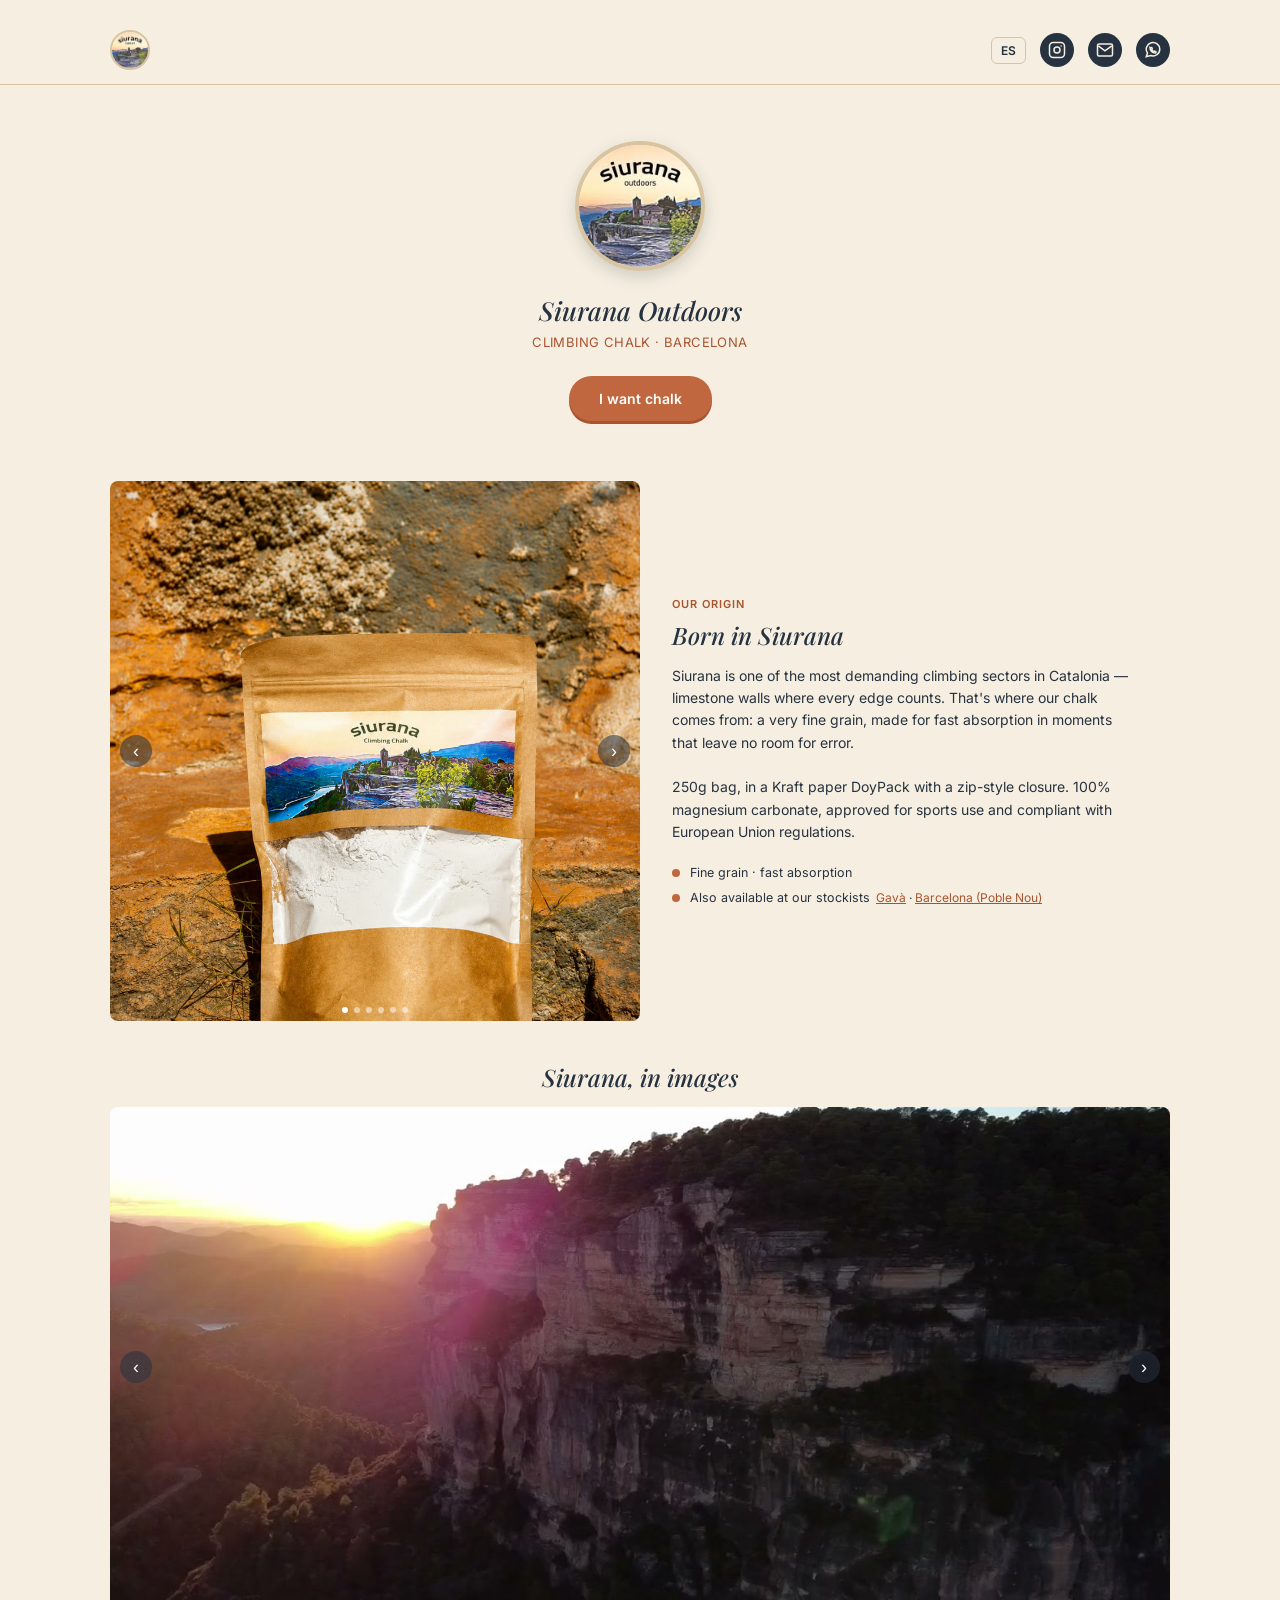
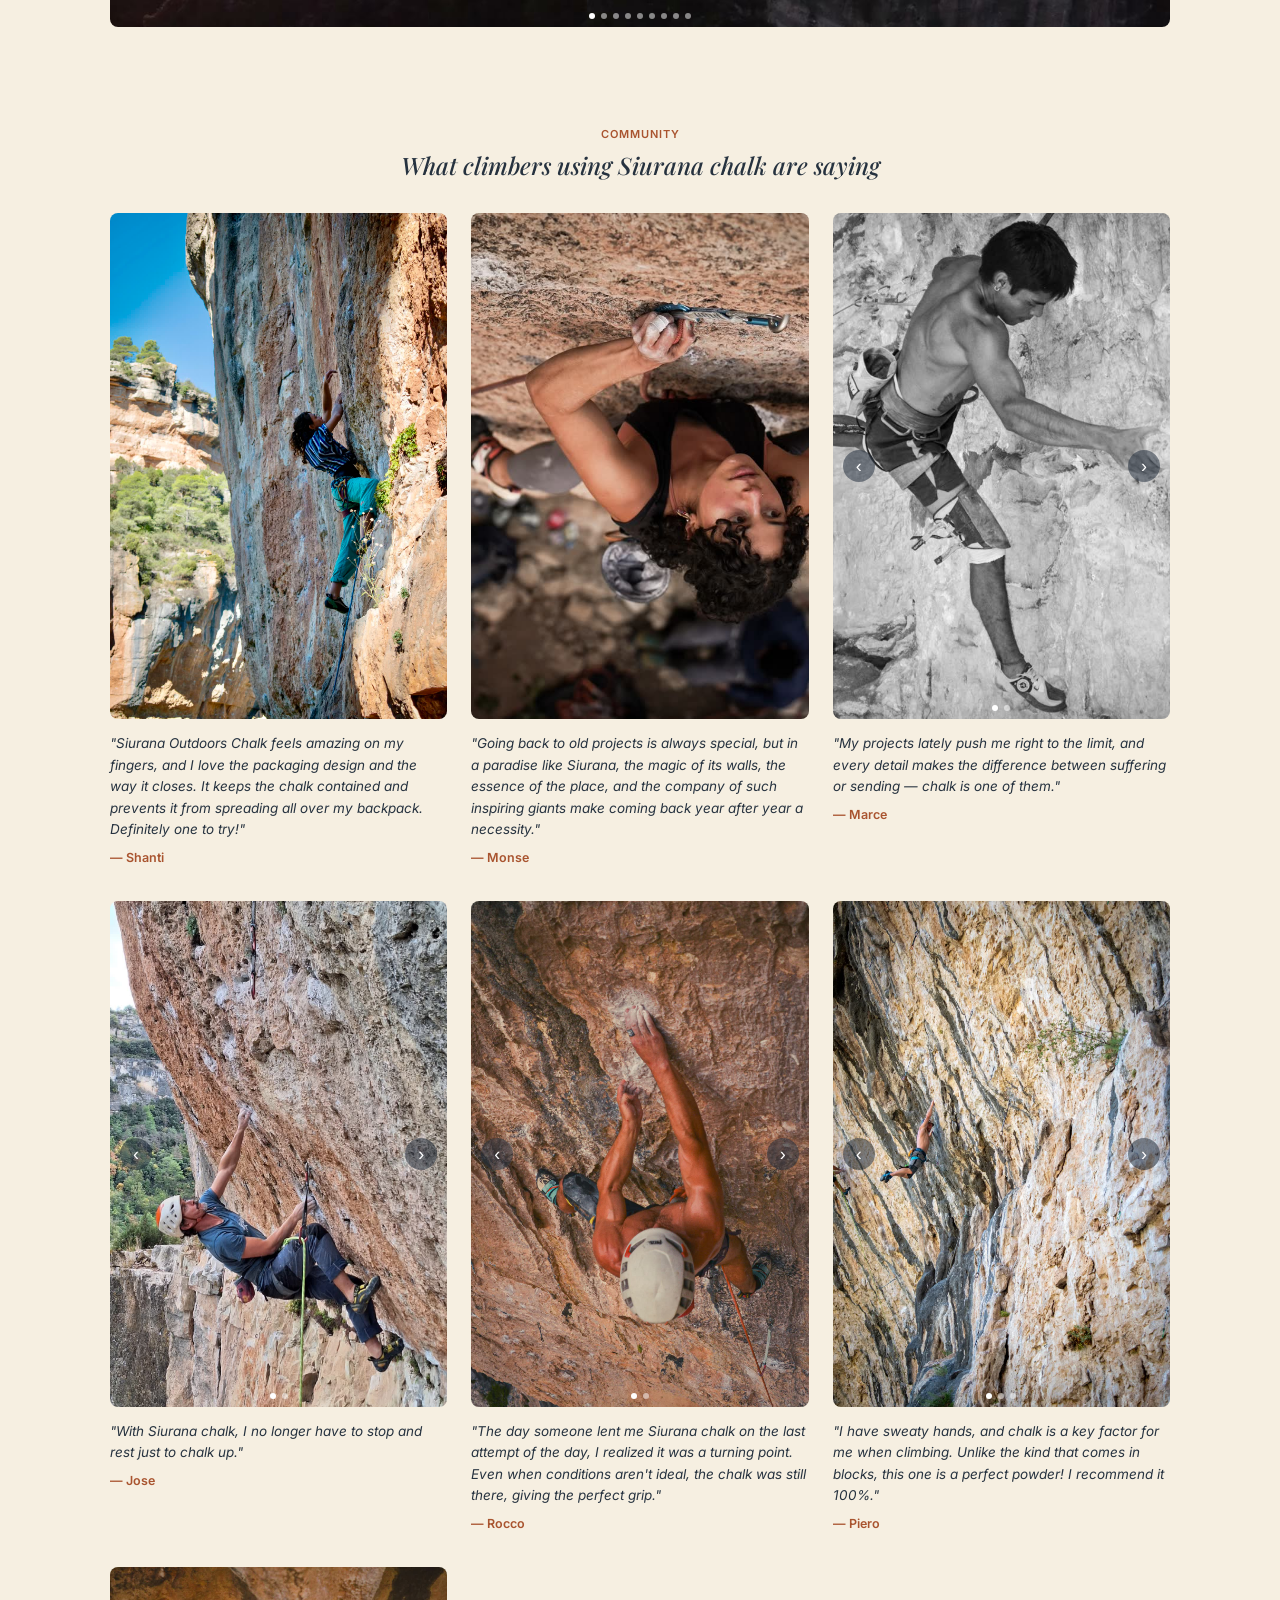
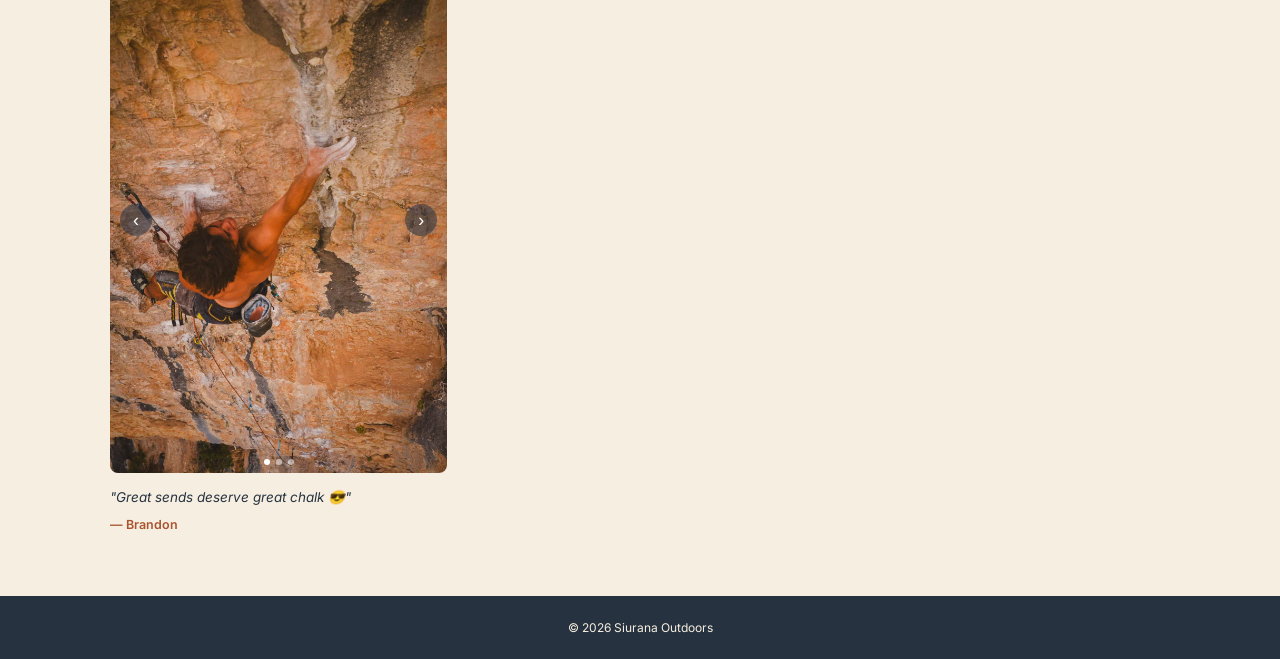
==== index.html @ e4458395 "feat: add email and WhatsApp icons to the header, next to Instagram Renamed .ig-link -> .icon-link (" ====
<!DOCTYPE html>
<html lang="es">
<head>
<meta charset="UTF-8">
<script>
(function () {
  var pref = localStorage.getItem('siuranaLang');
  var onEnglishPage = window.location.pathname.indexOf('/en/') === 0;
  var wantsEnglish;
  if (pref) {
    wantsEnglish = pref === 'en';
  } else {
    var browserLang = (navigator.language || navigator.userLanguage || 'es').toLowerCase();
    wantsEnglish = browserLang.indexOf('en') === 0;
  }
  if (wantsEnglish && !onEnglishPage) { window.location.replace('/en/'); }
  if (!wantsEnglish && onEnglishPage) { window.location.replace('/'); }
})();
</script>
<meta name="viewport" content="width=device-width, initial-scale=1.0">
<title>Siurana Outdoors — Magnesio de escalada</title>
<link rel="icon" type="image/png" href="/assets/img/favicon.png">
<link rel="apple-touch-icon" href="/assets/img/favicon.png">
<link rel="stylesheet" href="/assets/css/style.css">
</head>
<body>

<header class="site-header">
  <div class="container header-inner">
    <img class="logo" src="/assets/img/logo.jpg" alt="Siurana Outdoors">
    <div class="header-right">
      <a class="lang-toggle" href="/en/" onclick="localStorage.setItem('siuranaLang','en')" onmousedown="localStorage.setItem('siuranaLang','en')" lang="en" aria-label="Switch to English">EN</a>
      <a class="icon-link" href="https://www.instagram.com/siuranaoutdoors" target="_blank" rel="noopener" title="Instagram" aria-label="Instagram">
        <svg aria-hidden="true" viewBox="0 0 24 24" fill="none" stroke="currentColor" stroke-width="2"><rect x="2" y="2" width="20" height="20" rx="5"/><circle cx="12" cy="12" r="4"/><circle cx="17.5" cy="6.5" r="1" fill="currentColor" stroke="none"/></svg>
      </a>
      <a class="icon-link" href="mailto:siuranaoutdoors@outlook.com" title="Email" aria-label="Email">
        <svg aria-hidden="true" viewBox="0 0 24 24" fill="none" stroke="currentColor" stroke-width="2"><rect x="2" y="4" width="20" height="16" rx="2"/><path d="M3 6.5l9 6.5 9-6.5"/></svg>
      </a>
      <a class="icon-link" href="https://wa.me/34667895438" target="_blank" rel="noopener" title="WhatsApp" aria-label="WhatsApp">
        <svg aria-hidden="true" viewBox="0 0 24 24" fill="none" stroke="currentColor" stroke-width="2"><path d="M3 21l1.65-4.95A9 9 0 1 1 8.95 19.35L3 21z"/><path d="M8.5 9.5c0-.5.5-1 1-1h.5c.3 0 .5.2.6.5l.4 1.2c.1.3 0 .6-.2.8l-.5.5a5.5 5.5 0 0 0 2.7 2.7l.5-.5c.2-.2.5-.3.8-.2l1.2.4c.3.1.5.3.5.6v.5c0 .5-.5 1-1 1-3.9 0-7-3.1-7-7z"/></svg>
      </a>
    </div>
  </div>
</header>
<section class="hero">
  <div class="container hero-inner">
    <img class="logo-big" src="/assets/img/logo.jpg" alt="Siurana Outdoors">
    <h1 class="hero-title">Siurana Outdoors</h1>
    <p class="hero-sub">Climbing Chalk · Barcelona</p>
    <div class="stage">
      <a class="btn-base btn-crimp" href="/pedido/">
        <div class="tipWrap">
          <div class="fingertip"></div><div class="fingertip"></div><div class="fingertip"></div><div class="fingertip"></div>
          <div class="thumbtip"></div>
        </div>
        Quiero magnesio
      </a>
      <div class="crimpWrap">
        <div class="finger"></div><div class="finger"></div><div class="finger"></div><div class="finger"></div>
        <div class="thumb"></div>
      </div>
      <div class="puffWrap">
        <span class="puff"></span><span class="puff"></span><span class="puff"></span>
        <span class="puff"></span><span class="puff"></span><span class="puff"></span>
      </div>
    </div>
  </div>
</section>
<section class="about">
  <div class="container about-inner">
    <div class="carousel about-photo" data-carousel>
      <div class="carousel-slide is-active"><img src="/assets/img/product/product-1.jpg" alt="Bolsa de magnesio Siurana Outdoors"></div>
      <div class="carousel-slide"><img src="/assets/img/product/product-2.jpg" alt="Bolsa de magnesio Siurana Outdoors, otro ángulo" loading="lazy"></div>
      <div class="carousel-slide"><img src="/assets/img/product/product-3.jpg" alt="Bolsa de magnesio Siurana Outdoors junto a las paredes de Siurana" loading="lazy"></div>
      <div class="carousel-slide"><img src="/assets/img/product/product-4.jpg" alt="Bolsa de magnesio Siurana Outdoors bajo un techo de roca" loading="lazy"></div>
      <div class="carousel-slide"><img src="/assets/img/product/product-5.jpg" alt="Bolsa de magnesio Siurana Outdoors con la pared de Siurana desenfocada de fondo" loading="lazy"></div>
      <div class="carousel-slide"><img src="/assets/img/product/product-6.jpg" alt="Bolsa de magnesio Siurana Outdoors en una zona de descanso junto al sector de escalada" loading="lazy"></div>
      <button class="carousel-arrow carousel-prev" aria-label="Foto anterior">‹</button>
      <button class="carousel-arrow carousel-next" aria-label="Foto siguiente">›</button>
    </div>
    <div class="about-copy">
      <div class="eyebrow">Nuestro origen</div>
      <h2 class="section-title">Nacido en Siurana</h2>
      <p class="body-text">
        Siurana es uno de los sectores de escalada más exigentes de Cataluña — muros de caliza donde cada regleta cuenta. De ahí nace nuestro magnesio: grano muy fino, pensado para una absorción rápida en los momentos donde no hay margen de error.
      </p>
      <p class="body-text">
        Bolsa de 250grms, en DoyPack de papel Kraft con cierre estilo Zip. Es 100% Carbonato de magnesio aprobado para uso deportivo y conforme a la normativa de la Unión Europea.
      </p>
      <ul class="facts">
        <li><span class="dot"></span> Grano fino · absorción rápida</li>
        <li><span class="dot"></span><span>Disponible también en nuestros puntos de venta <span class="stockist-links"><a href="https://www.google.com/maps/place/41%C2%B018'13.2%22N+2%C2%B000'35.6%22E/@41.3036579,2.0073166,17z/data=!3m1!4b1!4m4!3m3!8m2!3d41.3036579!4d2.0098915" target="_blank" rel="noopener">Gavà</a> · <a href="https://www.google.com/maps/place/Raza+Alimentaci%C3%B3n/@41.4161977,2.2108011,17z/data=!3m1!4b1!4m6!3m5!1s0x12a4a34c379c5c1b:0xa8f54bc33366c0a!8m2!3d41.4161977!4d2.2108011!16s%2Fg%2F11cns7l4rz" target="_blank" rel="noopener">Barcelona (Poble Nou)</a></span></span></li>
      </ul>
    </div>
  </div>
</section>
<section class="gallery">
  <div class="container">
    <h2 class="section-title" style="text-align:center;">Siurana, en imágenes</h2>
    <div class="carousel gallery-carousel" data-carousel aria-label="Galería de fotos y video de Siurana">
      <div class="carousel-slide is-active">
        <video autoplay muted loop playsinline poster="/assets/img/gallery-poster.jpg">
          <source src="/assets/video/siurana.mp4" type="video/mp4">
        </video>
      </div>
      <div class="carousel-slide">
        <video muted loop playsinline preload="none" poster="/assets/img/gallery-poster-2.jpg">
          <source src="/assets/video/siurana-2.mp4" type="video/mp4">
        </video>
      </div>
      <div class="carousel-slide">
        <video muted loop playsinline preload="none" poster="/assets/img/gallery-poster-3.jpg">
          <source src="/assets/video/siurana-3.mp4" type="video/mp4">
        </video>
      </div>
      <div class="carousel-slide"><img src="/assets/img/gallery/landscape-1.jpg" alt="Primer plano de brotes rojizos de un arbusto silvestre cerca de Siurana" loading="lazy"></div>
      <div class="carousel-slide"><img src="/assets/img/gallery/landscape-2.jpg" alt="Aguja de roca junto a la pared principal de Siurana, bajo un cielo despejado" loading="lazy"></div>
      <div class="carousel-slide"><img src="/assets/img/gallery/landscape-3.jpg" alt="Primer plano de flores rosadas de brezo entre las rocas de Siurana" loading="lazy"></div>
      <div class="carousel-slide"><img src="/assets/img/gallery/landscape-4.jpg" alt="Escalador en la pared al atardecer, con el sol asomando entre los árboles" loading="lazy"></div>
      <div class="carousel-slide"><img src="/assets/img/gallery/landscape-5.jpg" alt="Vista del valle de Siurana desde un techo de roca, con escaladores preparando la vía" loading="lazy"></div>
      <div class="carousel-slide"><img src="/assets/img/gallery/landscape-6.jpg" alt="Escalador asciende una pared de roca caliza anaranjada en Siurana" loading="lazy"></div>
      <button class="carousel-arrow carousel-prev" aria-label="Anterior">‹</button>
      <button class="carousel-arrow carousel-next" aria-label="Siguiente">›</button>
    </div>
  </div>
</section>
<section class="testimonials">
  <div class="container">
    <div class="eyebrow" style="text-align:center;">Comunidad</div>
    <h2 class="section-title" style="text-align:center;">Lo que dicen quienes ya escalan con Siurana</h2>
    <div class="testimonials-grid">
      <figure class="testimonial-card">
        <div class="carousel testimonial-photo" data-carousel aria-label="Foto de Shanti">
          <div class="carousel-slide is-active"><img src="/assets/img/athletes/shanti-1.jpg" alt="Shanti escalando una pared alta en Siurana, con el valle y el cielo azul de fondo" loading="lazy"></div>
          <button class="carousel-arrow carousel-prev" aria-label="Foto anterior">‹</button>
          <button class="carousel-arrow carousel-next" aria-label="Foto siguiente">›</button>
        </div>
        <blockquote class="testimonial-quote">
          <p>"El magnesio de Siurana Outdoors se siente increíble en los dedos, y me encanta el diseño del empaque y su cierre. Mantiene el magnesio contenido y evita que se desparrame por toda la mochila. ¡Uno para probar sin duda!"</p>
          <cite>— Shanti</cite>
        </blockquote>
      </figure>
      <figure class="testimonial-card">
        <div class="carousel testimonial-photo" data-carousel aria-label="Fotos de Monse">
          <div class="carousel-slide is-active"><img src="/assets/img/athletes/monse-1.jpg" alt="Monse clipando una cinta exprés en una vía de Siurana, con magnesio en las manos" loading="lazy"></div>
          <button class="carousel-arrow carousel-prev" aria-label="Foto anterior">‹</button>
          <button class="carousel-arrow carousel-next" aria-label="Foto siguiente">›</button>
        </div>
        <blockquote class="testimonial-quote">
          <p>"Volver a viejos proyectos siempre es especial pero en un paraíso como Siurana, la magia de sus paredes, la esencia del lugar y la compañía de titanes tan inspiradores hacen que volver año tras año sea una necesidad."</p>
          <cite>— Monse</cite>
        </blockquote>
      </figure>
      <figure class="testimonial-card">
        <div class="carousel testimonial-photo" data-carousel aria-label="Fotos de Marce">
          <div class="carousel-slide is-active"><img src="/assets/img/athletes/marce-1.jpg" alt="Marce realizando un movimiento dinámico en un techo de roca en Siurana, foto en blanco y negro" loading="lazy"></div>
          <div class="carousel-slide"><img src="/assets/img/athletes/marce-2.jpg" alt="Marce agarrando una hueco con los dedos llenos de magnesio bajo un techo de roca en Siurana" loading="lazy"></div>
          <button class="carousel-arrow carousel-prev" aria-label="Foto anterior">‹</button>
          <button class="carousel-arrow carousel-next" aria-label="Foto siguiente">›</button>
        </div>
        <blockquote class="testimonial-quote">
          <p>"Mis proyectos últimamente me llevan al límite, y en cada detalle está la diferencia entre pateixar o encadenar, el magnesio es uno de ellos."</p>
          <cite>— Marce</cite>
        </blockquote>
      </figure>
      <figure class="testimonial-card">
        <div class="carousel testimonial-photo" data-carousel aria-label="Fotos de Jose">
          <div class="carousel-slide is-active"><img src="/assets/img/athletes/jose-1.jpg" alt="Jose escalando un techo con vistas al valle de Siurana, a punto de clipar una cinta exprés" loading="lazy"></div>
          <div class="carousel-slide"><img src="/assets/img/athletes/jose-2.jpg" alt="Jose escalando una pared muy inclinada en Siurana, con el brazo estirado hacia una presa" loading="lazy"></div>
          <button class="carousel-arrow carousel-prev" aria-label="Foto anterior">‹</button>
          <button class="carousel-arrow carousel-next" aria-label="Foto siguiente">›</button>
        </div>
        <blockquote class="testimonial-quote">
          <p>"Con magnesio Siurana ya no tengo que pensar en el reposo para magnesiar."</p>
          <cite>— Jose</cite>
        </blockquote>
      </figure>
      <figure class="testimonial-card">
        <div class="carousel testimonial-photo" data-carousel aria-label="Fotos de Rocco">
          <div class="carousel-slide is-active"><img src="/assets/img/athletes/rocco-1.jpg" alt="Rocco estirando el brazo para agarrar una presa saliente en una pared de Siurana" loading="lazy"></div>
          <div class="carousel-slide"><img src="/assets/img/athletes/rocco-2.jpg" alt="Rocco escalando en Siurana con otros escaladores asegurando desde una repisa al fondo" loading="lazy"></div>
          <button class="carousel-arrow carousel-prev" aria-label="Foto anterior">‹</button>
          <button class="carousel-arrow carousel-next" aria-label="Foto siguiente">›</button>
        </div>
        <blockquote class="testimonial-quote">
          <p>"El dia que me prestaron magnesio Siurana en el ultimo pegue de la jornada, me di cuenta que fue un antes y un despues. Aunque las condiciones no acompañen, el magnesio seguia ahi, ofreciendo el grip perfecto."</p>
          <cite>— Rocco</cite>
        </blockquote>
      </figure>
      <figure class="testimonial-card">
        <div class="carousel testimonial-photo" data-carousel aria-label="Fotos de Piero">
          <div class="carousel-slide is-active"><img src="/assets/img/athletes/piero-1.jpg" alt="Piero en pleno movimiento dinámico sobre una pared de Siurana" loading="lazy"></div>
          <div class="carousel-slide"><img src="/assets/img/athletes/piero-2.jpg" alt="Piero escalando bajo un gran techo de roca en Siurana, con el valle al fondo" loading="lazy"></div>
          <div class="carousel-slide"><img src="/assets/img/athletes/piero-3.jpg" alt="Piero descansando en una reunión, con el material de escalada en el arnés" loading="lazy"></div>
          <button class="carousel-arrow carousel-prev" aria-label="Foto anterior">‹</button>
          <button class="carousel-arrow carousel-next" aria-label="Foto siguiente">›</button>
        </div>
        <blockquote class="testimonial-quote">
          <p>"Tengo manos sudorosas y el magnesio para mí es un factor clave a la hora de escalar. A diferencia del que viene en bloques, este está hecho un polvo perfecto! Recomiendo 100%."</p>
          <cite>— Piero</cite>
        </blockquote>
      </figure>
      <figure class="testimonial-card">
        <div class="carousel testimonial-photo" data-carousel aria-label="Fotos de Brandon">
          <div class="carousel-slide is-active"><img src="/assets/img/athletes/brandon-1.jpg" alt="Brandon estirando el brazo hacia una presa en una pared de Siurana" loading="lazy"></div>
          <div class="carousel-slide"><img src="/assets/img/athletes/brandon-2.jpg" alt="Brandon escalando una placa de roca en Siurana, con magnesio en los dedos" loading="lazy"></div>
          <div class="carousel-slide"><img src="/assets/img/athletes/brandon-3.jpg" alt="Brandon escalando una pared vertical en Siurana con el cielo de fondo" loading="lazy"></div>
          <button class="carousel-arrow carousel-prev" aria-label="Foto anterior">‹</button>
          <button class="carousel-arrow carousel-next" aria-label="Foto siguiente">›</button>
        </div>
        <blockquote class="testimonial-quote">
          <p>"Los grandes encadenes merecen un gran magnesio 😎"</p>
          <cite>— Brandon</cite>
        </blockquote>
      </figure>
    </div>
  </div>
</section>
<footer class="site-footer">
  <div class="container">
    <p>&copy; 2026 Siurana Outdoors</p>
  </div>
</footer>

<script src="/assets/js/main.js"></script>
</body>
</html>
---- assets/css/style.css ----
@import url('https://fonts.googleapis.com/css2?family=Playfair+Display:ital,wght@0,500;0,700;1,500&family=Inter:wght@400;500;600;700&display=swap');

:root{
  --terracotta:#c1673f;
  --clay:#a9542f;
  --sand:#d8c4a0;
  --cream:#f6efe1;
  --forest:#4a5a3a;
  --navy:#26323f;
  --chalk:#f7f4ec;
}

*, *::before, *::after { box-sizing: border-box; }

body {
  margin: 0;
  background: var(--cream);
  color: var(--navy);
  font-family: 'Inter', sans-serif;
}

img { max-width: 100%; display: block; }

.container {
  max-width: 1100px;
  margin: 0 auto;
  padding: 0 20px;
}

.eyebrow {
  font-size: 11px; letter-spacing: 1px; text-transform: uppercase;
  color: var(--clay); margin-bottom: 8px; font-weight: 600;
}

.section-title {
  font-family: 'Playfair Display', serif; font-style: italic; font-weight: 500;
  font-size: 24px; margin: 0 0 14px; color: var(--navy);
}

.body-text { font-size: 14px; line-height: 1.6; margin: 0 0 22px; }

.facts { list-style: none; margin: 0; padding: 0; display: flex; flex-direction: column; gap: 10px; }
.facts li { display: flex; align-items: flex-start; gap: 10px; font-size: 12.5px; }
.dot { width: 8px; height: 8px; border-radius: 50%; background: var(--terracotta); flex-shrink: 0; margin-top: 4px; }

.site-header {
  background: var(--cream);
  border-bottom: 1px solid var(--sand);
}
.header-inner {
  display: flex;
  align-items: center;
  justify-content: space-between;
  padding: 30px 20px 14px;
}
.logo {
  width: 40px;
  height: 40px;
  border-radius: 50%;
  object-fit: cover;
  border: 2px solid var(--sand);
}
.header-right {
  display: flex;
  align-items: center;
  gap: 14px;
}
.icon-link {
  width: 34px;
  height: 34px;
  border-radius: 50%;
  background: var(--navy);
  display: flex;
  align-items: center;
  justify-content: center;
  flex-shrink: 0;
}
.icon-link svg {
  width: 18px;
  height: 18px;
  color: var(--cream);
}

.stage { position: relative; display: inline-block; }

.btn-base {
  position: relative;
  z-index: 1;
  display: inline-block;
  border-radius: 24px;
  background: var(--terracotta);
  color: #fff;
  font-weight: 600;
  font-size: 14px;
  text-decoration: none;
  border: none;
  cursor: pointer;
  padding: 14px 30px;
  box-shadow: 0 3px 0 var(--clay);
  transition: box-shadow .15s ease, transform .15s ease;
  overflow: visible;
  font-family: 'Inter', sans-serif;
}
.btn-base:hover, .btn-base.js-preview { transform: translateY(1px); box-shadow: 0 2px 0 var(--clay); }
.btn-base:active, .btn-base.js-preview-active { transform: translateY(2px); box-shadow: 0 1px 0 var(--clay); }
.btn-small { padding: 8px 18px; font-size: 12px; }

.crimpWrap { position:absolute;z-index:0;left:50%;top:0;transform:translateX(-50%);width:80px;height:40px;pointer-events:none; }
.finger { position:absolute;top:0;width:15px;height:46px;border-radius:7px 7px 5px 5px;background:var(--sand);opacity:0;
  transform-origin:bottom center;transition:left .22s ease, transform .3s cubic-bezier(.3,1.3,.4,1), opacity .2s ease; }
.finger::after { content:'';position:absolute;left:50%;bottom:7px;width:5px;height:5px;border-radius:50%;background:var(--clay);
  transform:translateX(-50%);opacity:0;transition:opacity .18s ease; }

.finger:nth-child(1){left:0px;  transform:translateY(6px) rotate(-5deg);}
.finger:nth-child(2){left:14px; transform:translateY(6px) rotate(-1deg);}
.finger:nth-child(3){left:28px; transform:translateY(6px) rotate(1deg);}
.finger:nth-child(4){left:42px; transform:translateY(6px) rotate(5deg);}

/* .js-preview / .js-preview-active companion classes let JS simulate the same
   :hover / :active look programmatically (used to auto-preview the hero
   button 3s after page load, since a real click navigates away before the
   :active + puff animation has time to finish playing). Keep every rule
   below in sync if the hover/active visuals ever change. */
.btn-crimp:hover ~ .crimpWrap .finger, .btn-crimp.js-preview ~ .crimpWrap .finger { opacity: 1; }
.btn-crimp:hover ~ .crimpWrap .finger:nth-child(1), .btn-crimp.js-preview ~ .crimpWrap .finger:nth-child(1){transform:translateY(-18px) rotate(-5deg);}
.btn-crimp:hover ~ .crimpWrap .finger:nth-child(2), .btn-crimp.js-preview ~ .crimpWrap .finger:nth-child(2){transform:translateY(-18px) rotate(-1deg);}
.btn-crimp:hover ~ .crimpWrap .finger:nth-child(3), .btn-crimp.js-preview ~ .crimpWrap .finger:nth-child(3){transform:translateY(-18px) rotate(1deg);}
.btn-crimp:hover ~ .crimpWrap .finger:nth-child(4), .btn-crimp.js-preview ~ .crimpWrap .finger:nth-child(4){transform:translateY(-18px) rotate(5deg);}

.btn-crimp:active ~ .crimpWrap .finger, .btn-crimp.js-preview-active ~ .crimpWrap .finger { transition-duration: .1s; }
.btn-crimp:active ~ .crimpWrap .finger:nth-child(1), .btn-crimp.js-preview-active ~ .crimpWrap .finger:nth-child(1){left:0px;  transform:translateY(-14px) rotate(0deg) scaleY(.92);}
.btn-crimp:active ~ .crimpWrap .finger:nth-child(2), .btn-crimp.js-preview-active ~ .crimpWrap .finger:nth-child(2){left:15px; transform:translateY(-14px) rotate(0deg) scaleY(.92);}
.btn-crimp:active ~ .crimpWrap .finger:nth-child(3), .btn-crimp.js-preview-active ~ .crimpWrap .finger:nth-child(3){left:30px; transform:translateY(-14px) rotate(0deg) scaleY(.92);}
.btn-crimp:active ~ .crimpWrap .finger:nth-child(4), .btn-crimp.js-preview-active ~ .crimpWrap .finger:nth-child(4){left:45px; transform:translateY(-14px) rotate(0deg) scaleY(.92);}
.btn-crimp:active ~ .crimpWrap .finger::after, .btn-crimp.js-preview-active ~ .crimpWrap .finger::after { opacity: .7; }

.thumb { position:absolute;top:0;left:62px;width:16px;height:22px;border-radius:7px 8px 6px 6px;background:var(--sand);opacity:0;
  transform-origin:bottom center;transition:left .22s ease, transform .3s cubic-bezier(.3,1.3,.4,1), opacity .2s ease;
  transform:translateY(6px) rotate(10deg); }
.thumb::after { content:'';position:absolute;left:50%;bottom:6px;width:5px;height:5px;border-radius:50%;background:var(--clay);
  transform:translateX(-50%);opacity:0;transition:opacity .18s ease; }

.btn-crimp:hover ~ .crimpWrap .thumb, .btn-crimp.js-preview ~ .crimpWrap .thumb { opacity:1;transform:translateY(-12px) rotate(14deg); }
.btn-crimp:active ~ .crimpWrap .thumb, .btn-crimp.js-preview-active ~ .crimpWrap .thumb { left:54px;transform:translateY(-9px) rotate(-16deg) scaleY(.9);transition-duration:.1s; }
.btn-crimp:active ~ .crimpWrap .thumb::after, .btn-crimp.js-preview-active ~ .crimpWrap .thumb::after { opacity: .7; }

.tipWrap { position:absolute;left:50%;top:0;transform:translateX(-50%);width:80px;height:22px;pointer-events:none; }
.fingertip { position:absolute;top:0;width:16px;height:18px;border-radius:50%;background:var(--sand);opacity:0;
  transform-origin:top center;transition:opacity .15s ease, transform .18s cubic-bezier(.3,1.3,.4,1);transform:translateY(-12px) scale(.6); }
.fingertip::after{content:'';position:absolute;left:50%;top:4px;width:6px;height:7px;border-radius:50%;
  background:var(--cream);transform:translateX(-50%);opacity:.95;}
.fingertip:nth-child(1){left:-1px;} .fingertip:nth-child(2){left:14px;} .fingertip:nth-child(3){left:29px;} .fingertip:nth-child(4){left:44px;}
.btn-crimp:active .fingertip, .btn-crimp.js-preview-active .fingertip { opacity: 1; transform: translateY(-4px) scale(1); }

.thumbtip { position:absolute;top:0;left:54px;width:16px;height:16px;border-radius:50%;background:var(--sand);opacity:0;
  transform-origin:top center;transition:opacity .15s ease, transform .18s cubic-bezier(.3,1.3,.4,1);transform:translateY(-10px) rotate(14deg) scale(.6); }
.thumbtip::after{content:'';position:absolute;left:55%;top:3px;width:7px;height:8px;border-radius:50%;
  background:var(--cream);transform:translateX(-50%) rotate(-16deg);opacity:.95;}
.btn-crimp:active .thumbtip, .btn-crimp.js-preview-active .thumbtip { opacity: 1; transform: translateY(-3px) rotate(-16deg) scale(1); }

.puffWrap { position:absolute;z-index:2;left:50%;top:2px;transform:translateX(-50%);width:120px;height:50px;pointer-events:none; }
.puff { position:absolute;border-radius:50%;background:var(--chalk);opacity:0; }
.puff:nth-child(1){left:8px; top:20px; width:5px;height:5px;}
.puff:nth-child(2){left:20px;top:9px;  width:6px;height:6px;}
.puff:nth-child(3){left:32px;top:24px; width:4px;height:4px;}
.puff:nth-child(4){left:88px;top:24px; width:4px;height:4px;}
.puff:nth-child(5){left:100px;top:9px;  width:6px;height:6px;}
.puff:nth-child(6){left:112px;top:20px;width:5px;height:5px;}

@keyframes puffL1{0%{opacity:0;transform:translate(0,0) scale(.5);}20%{opacity:.9;}100%{opacity:0;transform:translate(-16px,-22px) scale(1.2);}}
@keyframes puffL2{0%{opacity:0;transform:translate(0,0) scale(.5);}20%{opacity:.9;}100%{opacity:0;transform:translate(-8px,-28px) scale(1.1);}}
@keyframes puffL3{0%{opacity:0;transform:translate(0,0) scale(.5);}20%{opacity:.9;}100%{opacity:0;transform:translate(-20px,-8px) scale(1.15);}}
@keyframes puffR1{0%{opacity:0;transform:translate(0,0) scale(.5);}20%{opacity:.9;}100%{opacity:0;transform:translate(20px,-8px) scale(1.15);}}
@keyframes puffR2{0%{opacity:0;transform:translate(0,0) scale(.5);}20%{opacity:.9;}100%{opacity:0;transform:translate(8px,-28px) scale(1.1);}}
@keyframes puffR3{0%{opacity:0;transform:translate(0,0) scale(.5);}20%{opacity:.9;}100%{opacity:0;transform:translate(16px,-22px) scale(1.2);}}

.puffWrap.puffing .puff:nth-child(1){animation:puffL1 .6s ease-out forwards;}
.puffWrap.puffing .puff:nth-child(2){animation:puffL2 .6s ease-out .03s forwards;}
.puffWrap.puffing .puff:nth-child(3){animation:puffL3 .6s ease-out .06s forwards;}
.puffWrap.puffing .puff:nth-child(4){animation:puffR3 .6s ease-out .06s forwards;}
.puffWrap.puffing .puff:nth-child(5){animation:puffR2 .6s ease-out .03s forwards;}
.puffWrap.puffing .puff:nth-child(6){animation:puffR1 .6s ease-out forwards;}

.hero { padding: 56px 0 60px; text-align: center; }
.hero-inner { display: flex; flex-direction: column; align-items: center; }
.logo-big {
  width: 130px; height: 130px; border-radius: 50%; object-fit: cover;
  margin: 0 0 22px; border: 4px solid var(--sand);
  box-shadow: 0 6px 16px rgba(38,50,63,.18);
}
.hero-title {
  font-family: 'Playfair Display', serif; font-style: italic; font-weight: 500;
  font-size: 26px; color: var(--navy); margin: 0 0 6px;
}
.hero-sub {
  font-size: 13px; letter-spacing: .4px; color: var(--clay);
  margin: 0 0 26px; text-transform: uppercase;
}
.about-inner { display: flex; align-items: center; gap: 0; flex-wrap: wrap; }
.about-photo {
  flex: 1 1 320px; min-height: 280px; border-radius: 8px;
}
.about-copy { flex: 1 1 320px; padding: 34px 32px; }

/* .about-photo has only min-height (280px), and align-items:center on its flex
   parent means it doesn't stretch to the row height, so a height:100% child
   (the carousel's img) can't resolve against it and falls back to the image's
   own intrinsic aspect ratio — with these portrait product photos that produced
   an oversized ~660px-tall box that dwarfed the copy column. Pin an explicit
   height so the carousel crops via object-fit:cover into a balanced box instead.
   540px (raised from an earlier 420px pass, which itself over-cropped these
   mostly-portrait product photos) still sits well under that ~660px "dwarfing"
   territory and close to the ~350-450px natural height of the .about-copy
   text column beside it.
   This must stay ABOVE the @media (max-width:600px) block below: both rules
   share identical specificity (two classes), so the mobile override only wins
   the cascade at narrow widths if it appears later in source order. */
.about-photo.carousel { height: 540px; }

.gallery { padding: 40px 0 60px; }
/* Raised from 220/320px (mobile/desktop) to 290/520px to cut down on vertical
   cropping of the mostly-portrait gallery photos (0.56-0.75 aspect) via
   object-fit:cover. Side effect worth knowing: at the mobile 290px height the
   box's aspect (~1.16) is narrower than the autoplay video's 16:9 (1.78)
   frame, so cover now crops a bit more off the VIDEO's sides on mobile than
   before (it was already side-cropped at 220px, just less so) — an accepted
   tradeoff, the video's main scene stays centered and in frame. At desktop
   (520px) the box's aspect (~2.04) is actually now much closer to the video's
   1.78 than the old 320px box (~3.31) was, so on desktop the video ends up
   LESS cropped than before, not more. */
.gallery-carousel, .gallery-carousel .carousel-slide { height: 290px; }
@media (min-width: 700px) {
  .gallery-carousel, .gallery-carousel .carousel-slide { height: 520px; }
}
.gallery-carousel { border-radius: 8px; background: var(--navy); }

/* landscape-4 and landscape-6 are portrait source photos; on desktop the
   gallery box is still wider than tall (~2.04 aspect at 520px) so cover still
   crops a horizontal band off the top/bottom, and the default center crop
   misses the climber(s) entirely. Values below were picked by measuring the
   climbers' actual vertical position in each photo: landscape-4's climber
   sits ~33-40% down the frame (sunset glow stays in view too), landscape-6
   has one climber near the top (~16-22%) and a second near the bottom
   (~87%) — too far apart to both fit in one crop, so this keeps the
   ascending climber (the one actually mid-route) in frame. Re-checked against
   the taller 520px/290px (desktop/mobile) box: both values still keep their
   climber comfortably in frame, no change needed. */
.carousel-slide img[src*="landscape-4"] { object-position: center 36%; }
.carousel-slide img[src*="landscape-6"] { object-position: center 20%; }

/* landscape-5's climbers sit in the left ~25% of this 16:9 photo. At the
   mobile gallery height (290px) the box is narrower than the photo (aspect
   ~1.16 vs 1.78), so cover crops the sides instead of top/bottom — a center
   crop pushes the left edge in far enough to cut the belayer out of frame.
   Shifting the crop left keeps every climber in frame. Desktop stays a
   top/bottom crop (box wider than the photo) where center is already fine
   vertically, and this X-axis shift has no effect there. */
.carousel-slide img[src*="landscape-5"] { object-position: 10% center; }

/* product-4's bag hangs low in the frame (roughly the bottom 40%, held up
   against a rock overhang that fills the rest) — on the taller About box a
   center crop only catches a sliver of its top edge. Shifting the crop down
   keeps the whole bag (label, chalk window and kraft base) in frame. */
.carousel-slide img[src*="product-4"] { object-position: center 85%; }

.testimonials { padding: 40px 0 60px; }
.testimonials-grid {
  display: grid; grid-template-columns: 1fr; gap: 32px 24px; margin-top: 32px;
}
@media (min-width: 700px) { .testimonials-grid { grid-template-columns: repeat(2, 1fr); } }
@media (min-width: 1000px) { .testimonials-grid { grid-template-columns: repeat(3, 1fr); } }
.testimonial-card { margin: 0; }
/* aspect-ratio (not a fixed height) so the box scales cleanly at any card
   width across the 1/2/3-column breakpoints above, without needing a
   per-breakpoint height like the other carousels. 2:3 matches most of these
   photos' own portrait aspect (~0.667) closely, so cover crops very little
   off them; the couple of landscape/square outliers crop more on the sides,
   checked via simulation and still framed fine at this ratio. */
.testimonial-photo { aspect-ratio: 2 / 3; border-radius: 8px; background: var(--navy); }
.testimonial-quote {
  margin: 14px 0 0; font-size: 13.5px; line-height: 1.6; font-style: italic; color: var(--navy);
}
.testimonial-quote p { margin: 0 0 6px; }
.testimonial-quote cite { font-size: 12.5px; font-weight: 600; font-style: normal; color: var(--clay); }

.order { padding: 40px 0 60px; max-width: 460px; margin: 0 auto; }
.back-link {
  display: inline-block; margin-bottom: 18px; font-size: 13px; font-weight: 600;
  color: var(--clay); text-decoration: none;
}
.back-link:hover { color: var(--terracotta); }

.order-block { border-top: 1px solid var(--sand); padding-top: 20px; margin-top: 20px; }
.field-row { display: flex; gap: 12px; }
.field-row .field { flex: 1 1 0; min-width: 0; }
.field { margin-top: 12px; }
.field:first-child { margin-top: 0; }
.field label {
  display: block; font-size: 12.5px; font-weight: 600; color: var(--navy); margin-bottom: 6px;
}
.field input[type="text"], .field input[type="tel"], .field input[type="email"],
.field textarea, .field select {
  width: 100%; border: 1px solid var(--sand); border-radius: 8px; padding: 10px;
  font-family: 'Inter', sans-serif; font-size: 13px; color: var(--navy); box-sizing: border-box;
}
.field textarea { resize: vertical; }

.radio-option {
  display: flex; align-items: center; gap: 8px; font-size: 13.5px; color: var(--navy);
  margin-top: 10px; cursor: pointer;
}
.radio-option:first-child { margin-top: 0; }
.radio-option:has(input:disabled) { color: var(--sand); cursor: not-allowed; }
.fee-note { color: var(--clay); font-size: 12px; }

.order-qty { margin: 0; }
.qty-stepper { display: flex; align-items: center; gap: 10px; }
.qty-btn {
  width: 36px; height: 36px; border-radius: 50%; border: 1px solid var(--sand);
  background: var(--cream); color: var(--navy); font-size: 18px; line-height: 1;
  cursor: pointer;
}
.qty-btn:hover { background: var(--sand); }
#qty {
  width: 56px; text-align: center; font-size: 15px; font-weight: 600; color: var(--navy);
  border: 1px solid var(--sand); border-radius: 8px; padding: 8px 4px;
  font-family: 'Inter', sans-serif;
}

.order-total { margin: 20px 0 0; font-size: 15px; font-weight: 600; }
#submit-order { display: block; width: 100%; margin-top: 20px; text-align: center; }
.order-error { color: var(--terracotta); font-size: 12.5px; margin: 10px 0 0; }
.order-confirmation {
  color: var(--forest); font-size: 13.5px; font-weight: 600; margin: 14px 0 0;
  background: var(--cream); border: 1px solid var(--sand); border-radius: 8px; padding: 12px;
}
.order-confirmation a { color: var(--clay); text-decoration: underline; }
.order-confirmation a:hover { color: var(--terracotta); }

.site-footer {
  background: var(--navy); color: var(--cream);
  text-align: center; padding: 24px 0; font-size: 12px;
}
.site-footer p { margin: 0; }

@media (max-width: 600px) {
  /* This used to need >= ~15px top padding to keep the crimp-hand header CTA's
     raised fingers from clipping against the viewport edge (see commit
     44aba79) - that button was later removed, so the constraint no longer
     applies, but the value still reads fine as general breathing room. */
  .header-inner { padding: 26px 16px 10px; }
  .hero { padding: 40px 0 44px; }
  .logo-big { width: 100px; height: 100px; }
  .about-copy { padding: 26px 20px; }
  /* Raised from 260px alongside the desktop 540px bump above — same
     less-cropping rationale, see the comment on the desktop rule. */
  .about-photo.carousel { height: 330px; min-height: 330px; }
}

.lang-toggle {
  font-size: 12px; font-weight: 600; color: var(--navy); text-decoration: none;
  padding: 5px 9px; border: 1px solid var(--sand); border-radius: 6px;
}
.lang-toggle:hover { background: var(--sand); }

.carousel { position: relative; overflow: hidden; }
.carousel-slide { display: none; width: 100%; height: 100%; }
.carousel-slide.is-active { display: block; }
.carousel-slide img, .carousel-slide video { width: 100%; height: 100%; object-fit: cover; display: block; }
.carousel-arrow {
  position: absolute; top: 50%; transform: translateY(-50%);
  width: 32px; height: 32px; border-radius: 50%; border: none;
  background: rgba(38,50,63,.55); color: #fff; font-size: 18px; line-height: 1;
  cursor: pointer; display: flex; align-items: center; justify-content: center;
  z-index: 1; padding: 0;
}
.carousel-arrow:hover { background: rgba(38,50,63,.8); }
.carousel-prev { left: 10px; }
.carousel-next { right: 10px; }

.carousel-dots { position: absolute; bottom: 8px; left: 50%; transform: translateX(-50%); display: flex; gap: 6px; z-index: 1; }
.carousel-dot { width: 6px; height: 6px; border-radius: 50%; background: rgba(255,255,255,.5); border: none; padding: 0; cursor: pointer; }
.carousel-dot.is-active { background: #fff; }

.stockist-links { font-size: 12px; margin-left: 2px; }
.stockist-links a { color: var(--clay); text-decoration: underline; }
.stockist-links a:hover { color: var(--terracotta); }
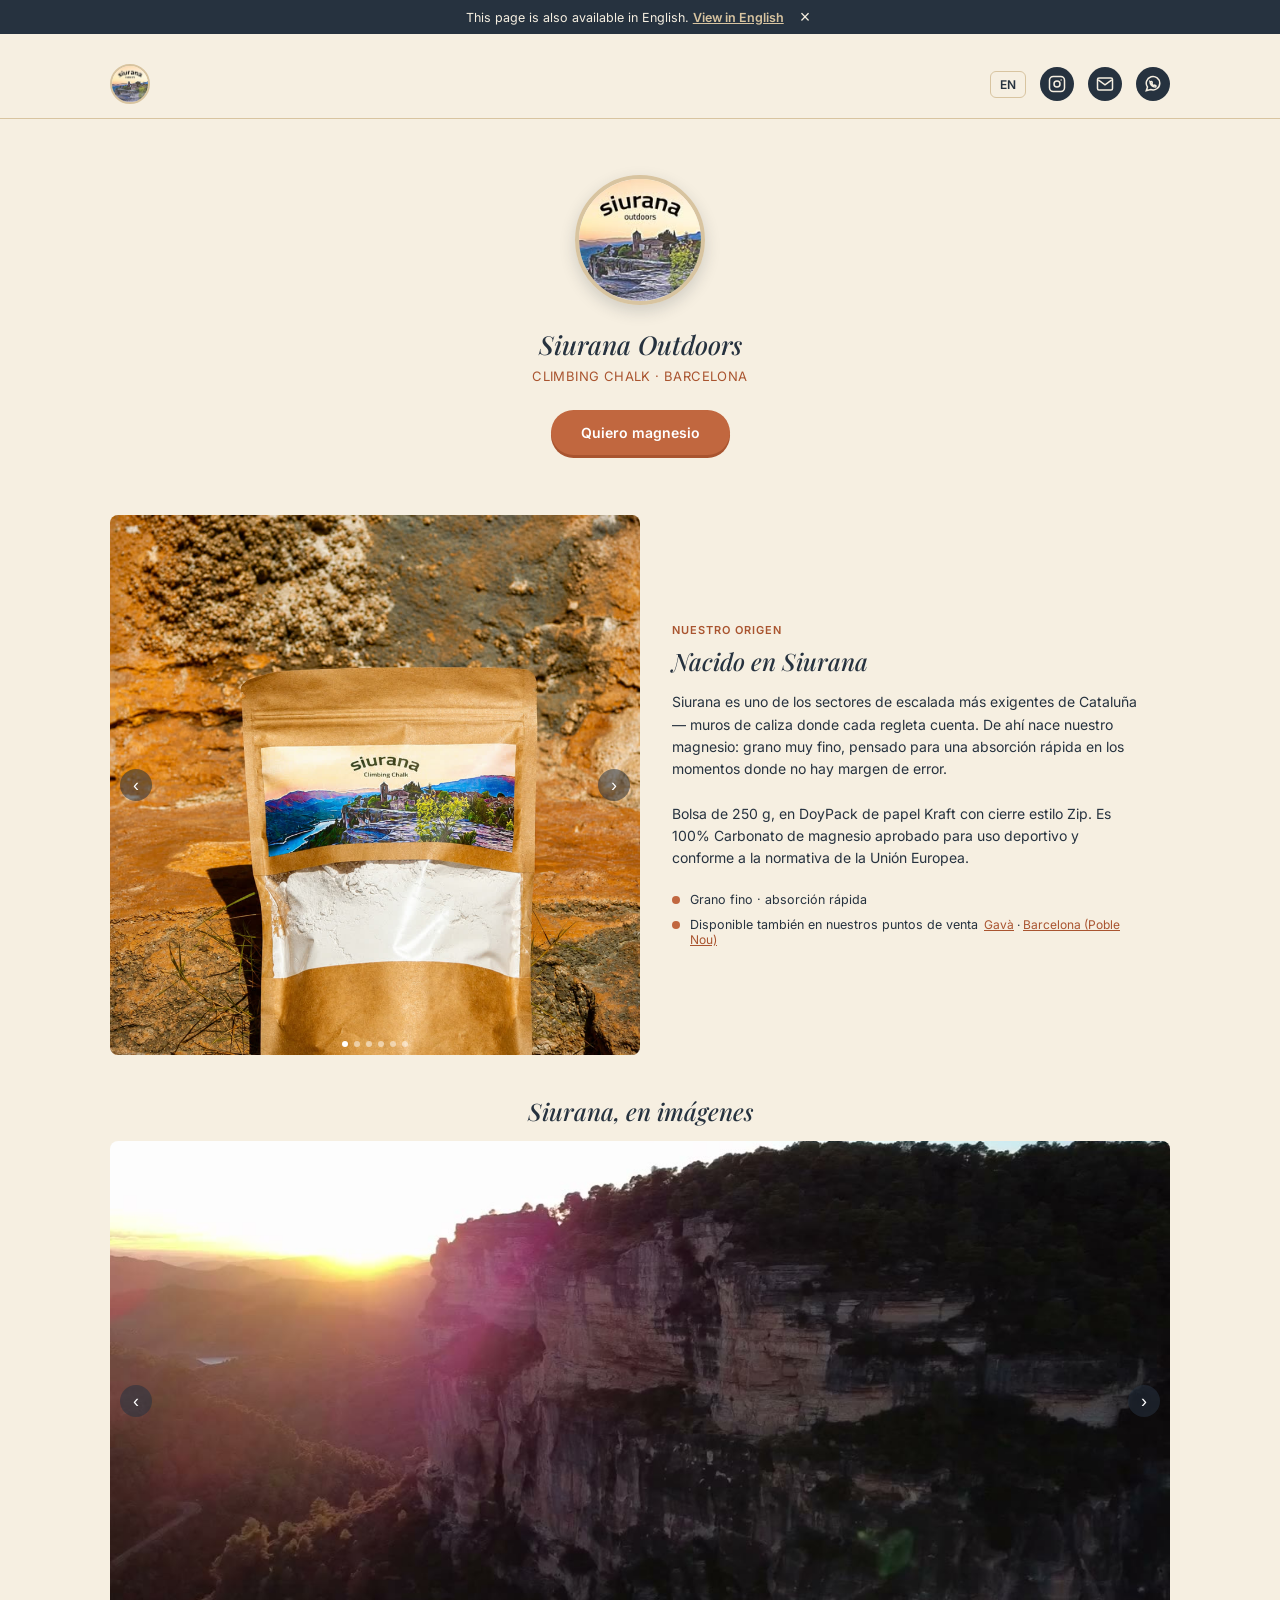
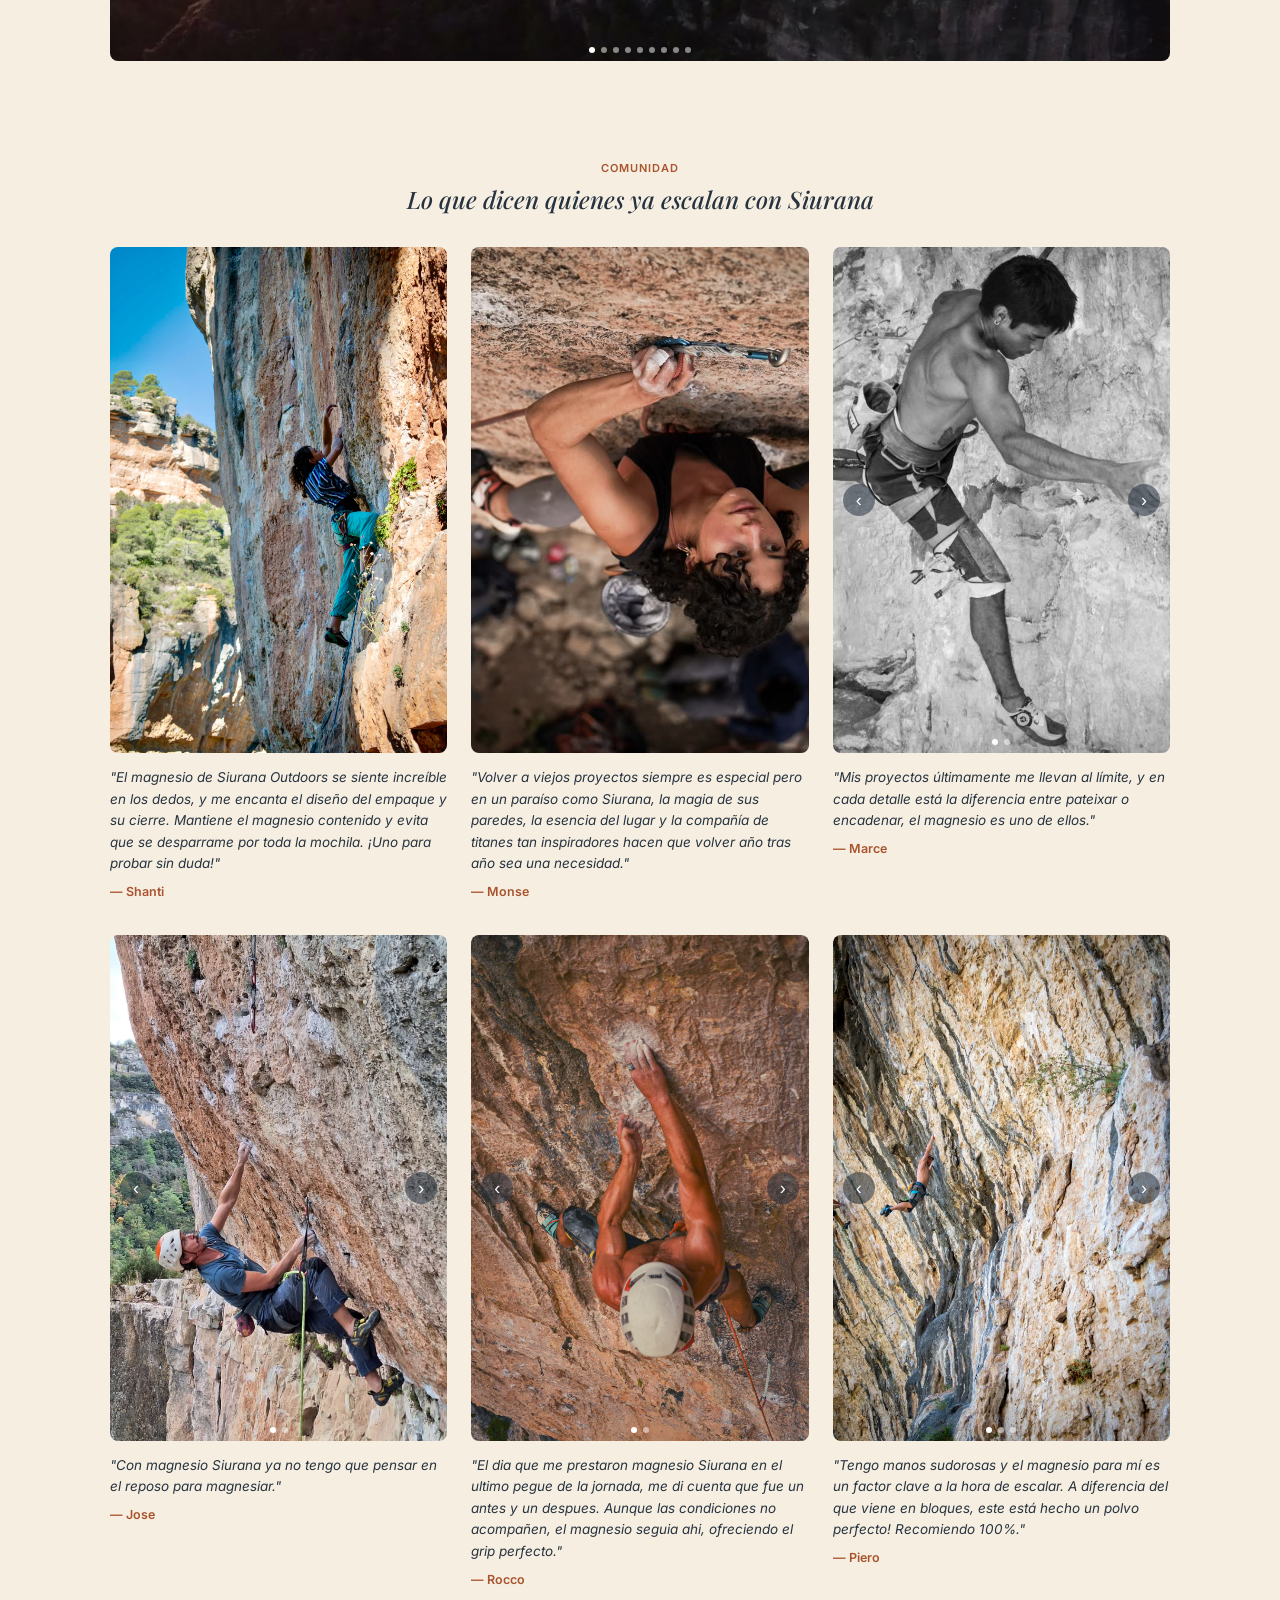
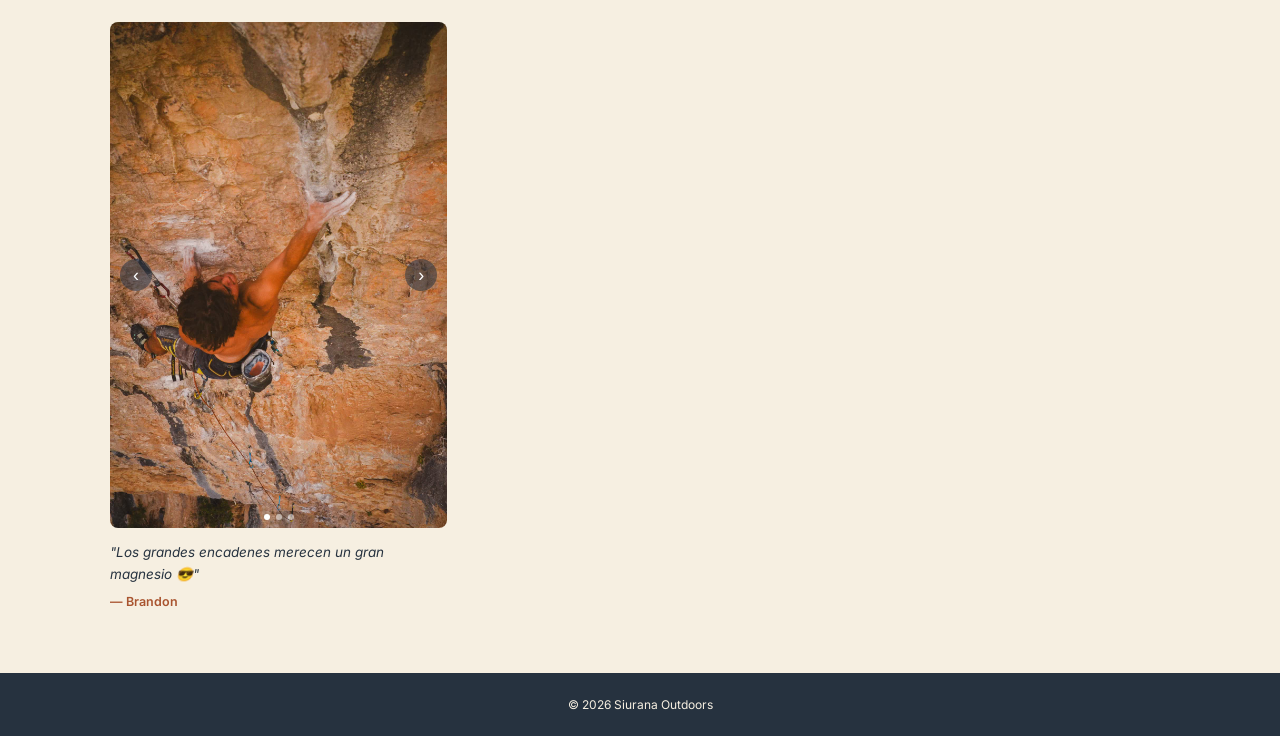
==== commit 58194935: "SEO basics and Meta pixel events (inert until a pixel ID is set) - Stop redirecting by browser langu" ====
--- a/index.html
+++ b/index.html
@@ -3,22 +3,95 @@
 <head>
 <meta charset="UTF-8">
 <script>
+// Only an explicit ES/EN choice (stored by the language toggle) redirects.
+// Guessing from the browser language is what Google asks sites not to do:
+// Googlebot crawls without Accept-Language and mostly from the US, so it
+// would be bounced off the Spanish pages. First-time visitors whose browser
+// is in the other language get a suggestion bar instead (main.js).
 (function () {
-  var pref = localStorage.getItem('siuranaLang');
+  var pref = null;
+  try { pref = localStorage.getItem('siuranaLang'); } catch (e) {}
   var onEnglishPage = window.location.pathname.indexOf('/en/') === 0;
-  var wantsEnglish;
-  if (pref) {
-    wantsEnglish = pref === 'en';
-  } else {
-    var browserLang = (navigator.language || navigator.userLanguage || 'es').toLowerCase();
-    wantsEnglish = browserLang.indexOf('en') === 0;
-  }
-  if (wantsEnglish && !onEnglishPage) { window.location.replace('/en/'); }
-  if (!wantsEnglish && onEnglishPage) { window.location.replace('/'); }
+  if (pref === 'en' && !onEnglishPage) { window.location.replace('/en/'); }
+  if (pref === 'es' && onEnglishPage) { window.location.replace('/'); }
 })();
 </script>
 <meta name="viewport" content="width=device-width, initial-scale=1.0">
-<title>Siurana Outdoors — Magnesio de escalada</title>
+<title>Magnesio de escalada 250 g en Barcelona | Siurana Outdoors</title>
+<meta name="description" content="Magnesio de escalada en polvo, 100 % carbonato y grano fino. Bolsa de 250 g a 8 €: envío a domicilio por 2,99 € o recógelo gratis en Barcelona o Gavà.">
+<link rel="canonical" href="https://siuranaoutdoors.com/">
+<link rel="alternate" hreflang="es" href="https://siuranaoutdoors.com/">
+<link rel="alternate" hreflang="en" href="https://siuranaoutdoors.com/en/">
+<link rel="alternate" hreflang="x-default" href="https://siuranaoutdoors.com/">
+<meta property="og:type" content="website">
+<meta property="og:site_name" content="Siurana Outdoors">
+<meta property="og:title" content="Magnesio de escalada 250 g en Barcelona | Siurana Outdoors">
+<meta property="og:description" content="Magnesio de escalada en polvo, 100 % carbonato y grano fino. Bolsa de 250 g a 8 €: envío a domicilio por 2,99 € o recógelo gratis en Barcelona o Gavà.">
+<meta property="og:url" content="https://siuranaoutdoors.com/">
+<meta property="og:image" content="https://siuranaoutdoors.com/assets/img/og-image.jpg">
+<meta property="og:image:width" content="1200">
+<meta property="og:image:height" content="630">
+<meta property="og:locale" content="es_ES">
+<meta name="twitter:card" content="summary_large_image">
+<meta name="theme-color" content="#f6efe1">
+<script type="application/ld+json">
+{
+ "@context": "https://schema.org",
+ "@graph": [
+  {
+   "@type": "Organization",
+   "@id": "https://siuranaoutdoors.com/#org",
+   "name": "Siurana Outdoors",
+   "url": "https://siuranaoutdoors.com/",
+   "logo": "https://siuranaoutdoors.com/assets/img/logo.jpg",
+   "email": "siuranaoutdoors@outlook.com",
+   "telephone": "+34667895438",
+   "sameAs": [
+    "https://www.instagram.com/siuranaoutdoors"
+   ]
+  },
+  {
+   "@type": "Product",
+   "@id": "https://siuranaoutdoors.com/#magnesio-250g",
+   "sku": "magnesio-250g",
+   "name": "Magnesio de escalada Siurana Outdoors 250 g",
+   "description": "Magnesio de escalada en polvo, 100 % carbonato de magnesio, grano fino. Bolsa doypack de papel kraft de 250 g con cierre zip.",
+   "image": [
+    "https://siuranaoutdoors.com/assets/img/product/product-1.jpg",
+    "https://siuranaoutdoors.com/assets/img/product/product-2.jpg",
+    "https://siuranaoutdoors.com/assets/img/product/product-3.jpg"
+   ],
+   "brand": {
+    "@type": "Brand",
+    "name": "Siurana Outdoors"
+   },
+   "offers": {
+    "@type": "Offer",
+    "url": "https://siuranaoutdoors.com/",
+    "price": "8.00",
+    "priceCurrency": "EUR",
+    "availability": "https://schema.org/InStock",
+    "itemCondition": "https://schema.org/NewCondition",
+    "seller": {
+     "@id": "https://siuranaoutdoors.com/#org"
+    },
+    "shippingDetails": {
+     "@type": "OfferShippingDetails",
+     "shippingRate": {
+      "@type": "MonetaryAmount",
+      "value": "2.99",
+      "currency": "EUR"
+     },
+     "shippingDestination": {
+      "@type": "DefinedRegion",
+      "addressCountry": "ES"
+     }
+    }
+   }
+  }
+ ]
+}
+</script>
 <link rel="icon" type="image/png" href="/assets/img/favicon.png">
 <link rel="apple-touch-icon" href="/assets/img/favicon.png">
 <link rel="stylesheet" href="/assets/css/style.css">
@@ -85,7 +158,7 @@
         Siurana es uno de los sectores de escalada más exigentes de Cataluña — muros de caliza donde cada regleta cuenta. De ahí nace nuestro magnesio: grano muy fino, pensado para una absorción rápida en los momentos donde no hay margen de error.
       </p>
       <p class="body-text">
-        Bolsa de 250grms, en DoyPack de papel Kraft con cierre estilo Zip. Es 100% Carbonato de magnesio aprobado para uso deportivo y conforme a la normativa de la Unión Europea.
+        Bolsa de 250 g, en DoyPack de papel Kraft con cierre estilo Zip. Es 100% Carbonato de magnesio aprobado para uso deportivo y conforme a la normativa de la Unión Europea.
       </p>
       <ul class="facts">
         <li><span class="dot"></span> Grano fino · absorción rápida</li>
@@ -99,7 +172,7 @@
     <h2 class="section-title" style="text-align:center;">Siurana, en imágenes</h2>
     <div class="carousel gallery-carousel" data-carousel aria-label="Galería de fotos y video de Siurana">
       <div class="carousel-slide is-active">
-        <video autoplay muted loop playsinline poster="/assets/img/gallery-poster.jpg">
+        <video muted loop playsinline preload="none" poster="/assets/img/gallery-poster.jpg">
           <source src="/assets/video/siurana.mp4" type="video/mp4">
         </video>
       </div>
@@ -222,6 +295,7 @@
   </div>
 </footer>
 
+<script src="/assets/js/meta.js"></script>
 <script src="/assets/js/main.js"></script>
 </body>
 </html>
--- a/assets/css/style.css
+++ b/assets/css/style.css
@@ -385,3 +385,38 @@
 .stockist-links { font-size: 12px; margin-left: 2px; }
 .stockist-links a { color: var(--clay); text-decoration: underline; }
 .stockist-links a:hover { color: var(--terracotta); }
+
+/* Cookie banner (assets/js/meta.js). Only appears once a Meta pixel ID is
+   set. Accept and Reject look exactly alike on purpose: the Spanish data
+   protection authority (AEPD) asks for rejecting to be as easy and as
+   visible as accepting. */
+.cookie-banner {
+  position: fixed; left: 12px; right: 12px; bottom: 12px; z-index: 50;
+  max-width: 640px; margin: 0 auto; padding: 16px 18px;
+  background: var(--chalk); color: var(--navy);
+  border: 1px solid var(--sand); border-radius: 10px;
+  box-shadow: 0 8px 24px rgba(38,50,63,.18);
+  font-size: 13px; line-height: 1.5;
+}
+.cookie-banner p { margin: 0 0 12px; }
+.cookie-banner a { color: var(--clay); text-decoration: underline; }
+.cookie-actions { display: flex; gap: 10px; }
+.cookie-actions button {
+  flex: 1 1 0; padding: 10px 14px; border-radius: 6px; cursor: pointer;
+  font: 600 13px 'Inter', sans-serif;
+  background: var(--navy); color: var(--cream); border: 1px solid var(--navy);
+}
+.cookie-actions button:hover { background: var(--clay); border-color: var(--clay); }
+
+/* "Also available in English / castellano" bar (main.js) - replaces the old
+   automatic redirect by browser language, which Google advises against. */
+.lang-suggest {
+  display: flex; align-items: center; justify-content: center; gap: 12px;
+  padding: 8px 16px; background: var(--navy); color: var(--cream);
+  font-size: 12.5px; text-align: center;
+}
+.lang-suggest a { color: var(--sand); font-weight: 600; text-decoration: underline; }
+.lang-suggest button {
+  background: none; border: none; color: var(--cream); cursor: pointer;
+  font-size: 18px; line-height: 1; padding: 0 4px;
+}
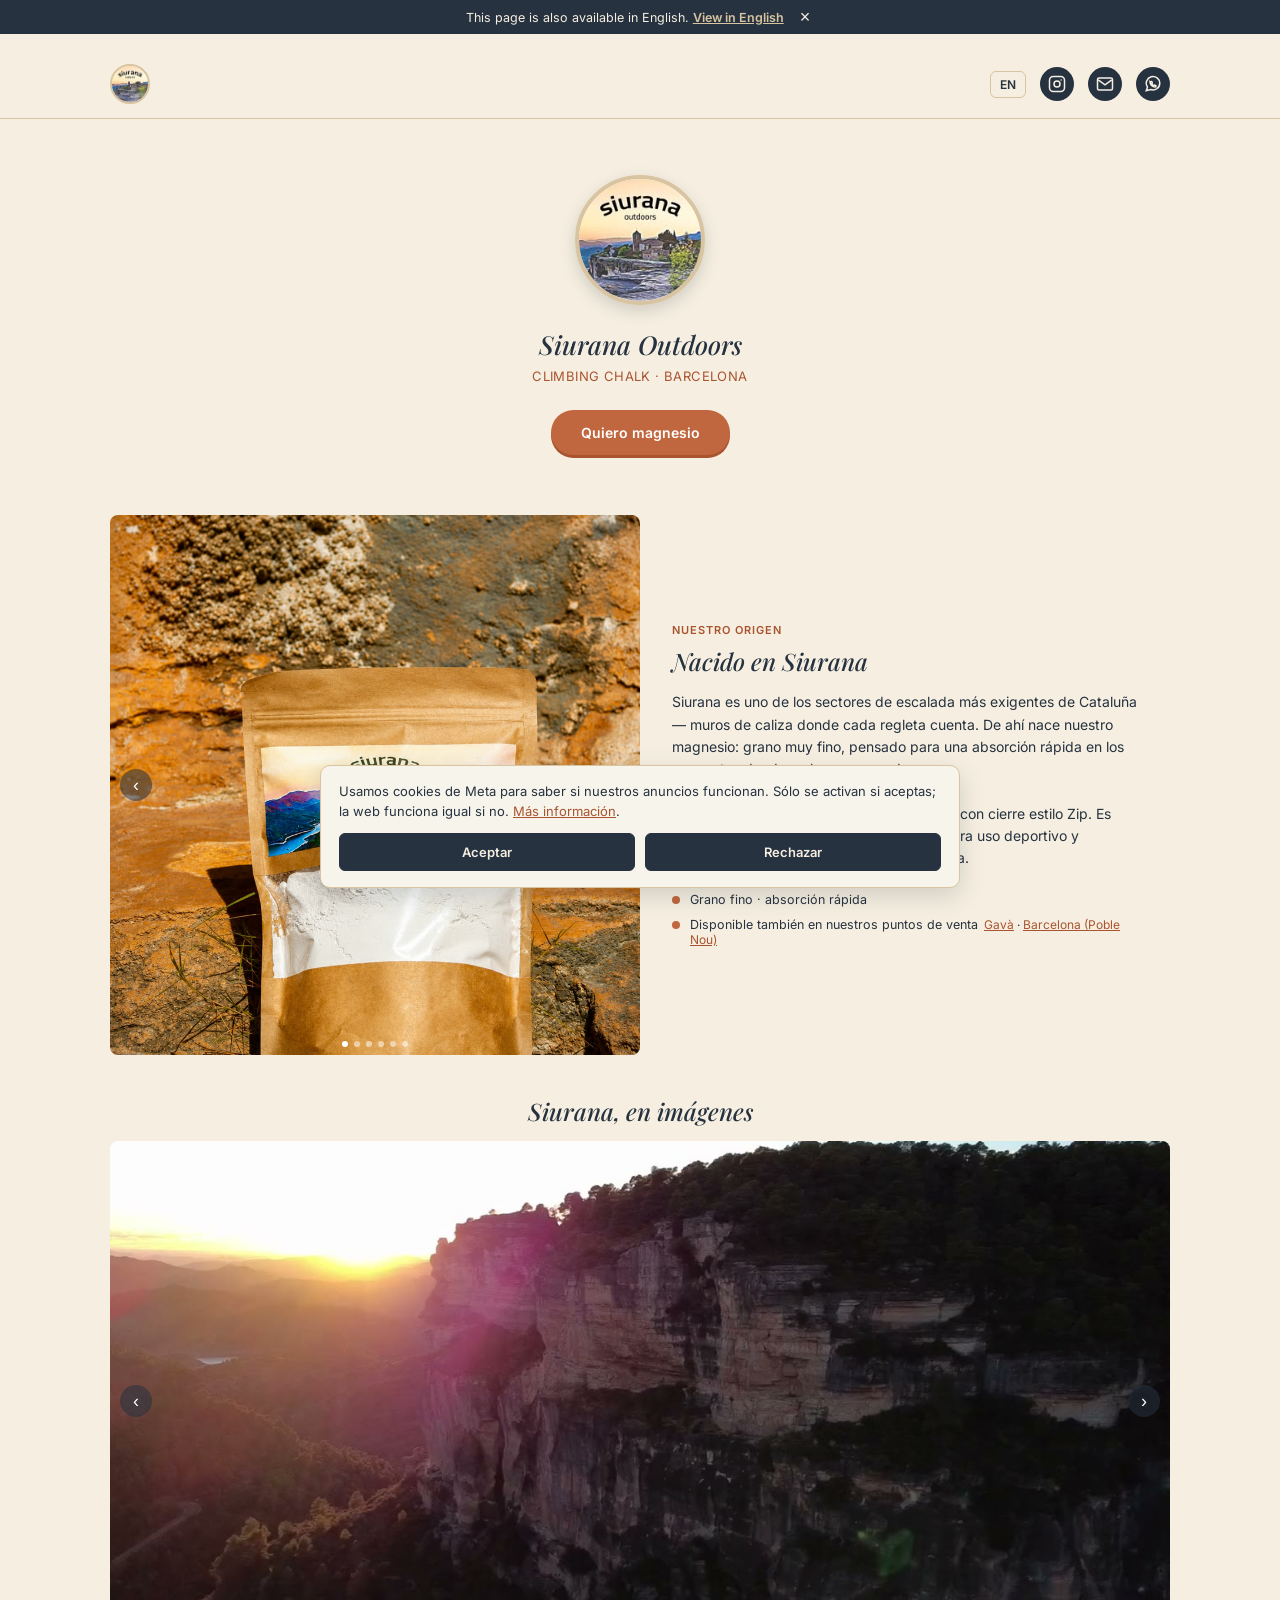
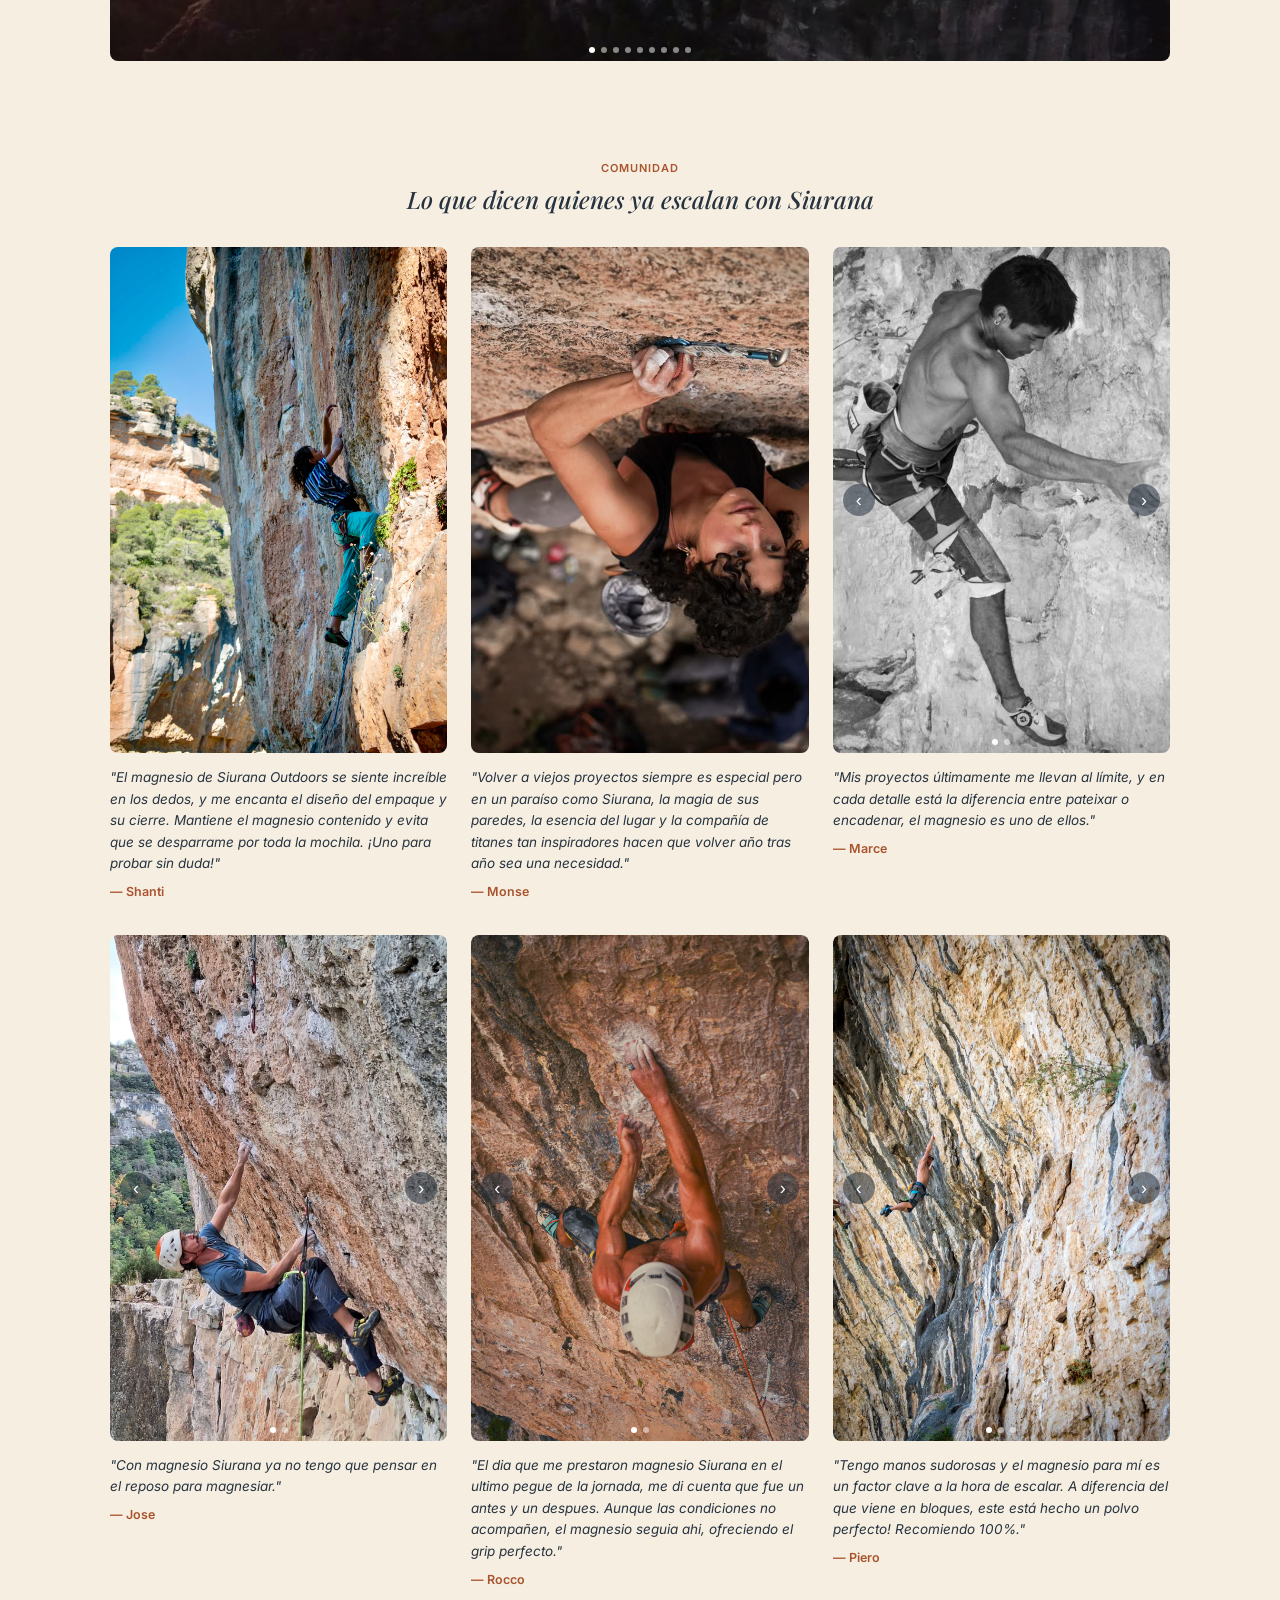
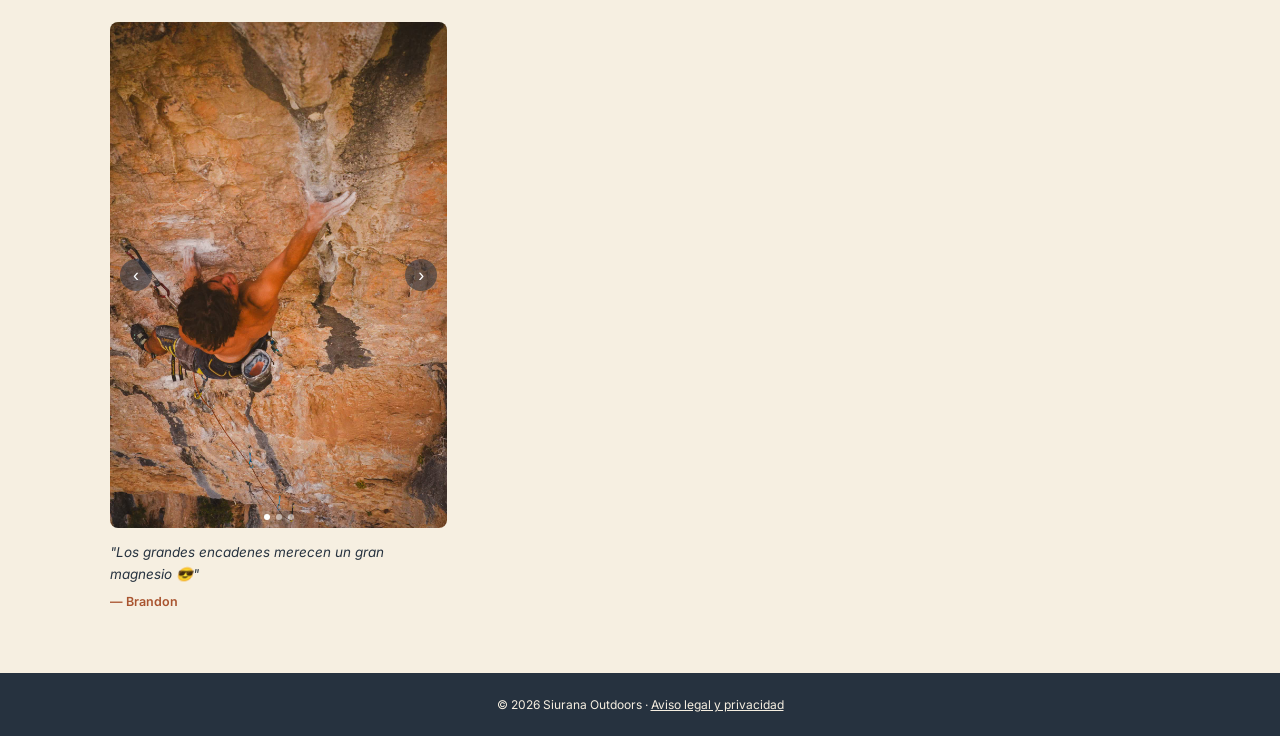
==== commit 12412a94: "Privacy page (ES/EN), footer links, and Meta pixel 2293412068139351 Co-Authored-By: Claude Opus 5.5 " ====
--- a/index.html
+++ b/index.html
@@ -100,7 +100,7 @@
 
 <header class="site-header">
   <div class="container header-inner">
-    <img class="logo" src="/assets/img/logo.jpg" alt="Siurana Outdoors">
+    <a class="logo-link" href="/"><img class="logo" src="/assets/img/logo.jpg" alt="Siurana Outdoors"></a>
     <div class="header-right">
       <a class="lang-toggle" href="/en/" onclick="localStorage.setItem('siuranaLang','en')" onmousedown="localStorage.setItem('siuranaLang','en')" lang="en" aria-label="Switch to English">EN</a>
       <a class="icon-link" href="https://www.instagram.com/siuranaoutdoors" target="_blank" rel="noopener" title="Instagram" aria-label="Instagram">
@@ -291,7 +291,7 @@
 </section>
 <footer class="site-footer">
   <div class="container">
-    <p>&copy; 2026 Siurana Outdoors</p>
+    <p>&copy; 2026 Siurana Outdoors · <a href="/privacidad/">Aviso legal y privacidad</a></p>
   </div>
 </footer>
 
--- a/assets/css/style.css
+++ b/assets/css/style.css
@@ -295,6 +295,9 @@
 .field-row .field { flex: 1 1 0; min-width: 0; }
 .field { margin-top: 12px; }
 .field:first-child { margin-top: 0; }
+/* Side-by-side fields share one top edge; the spacing goes between rows. */
+.field-row .field { margin-top: 0; }
+.field-row + .field-row { margin-top: 12px; }
 .field label {
   display: block; font-size: 12.5px; font-weight: 600; color: var(--navy); margin-bottom: 6px;
 }
@@ -342,6 +345,20 @@
   text-align: center; padding: 24px 0; font-size: 12px;
 }
 .site-footer p { margin: 0; }
+.site-footer a { color: var(--cream); text-decoration: underline; }
+.site-footer a:hover { color: var(--sand); }
+
+/* Aviso legal y privacidad: el mismo ancho de lectura que el pedido. */
+.order.legal { max-width: 680px; padding-left: 16px; padding-right: 16px; }
+.legal .legal-h2 { font-size: 20px; margin: 30px 0 10px; }
+.legal a { color: var(--clay); text-decoration: underline; }
+.legal a:hover { color: var(--terracotta); }
+.legal-table { width: 100%; border-collapse: collapse; font-size: 13px; margin: 0 0 22px; }
+.legal-table th, .legal-table td { text-align: left; vertical-align: top; padding: 8px 6px; border-bottom: 1px solid var(--sand); }
+.legal-table th { font-weight: 600; }
+@media (max-width: 600px) {
+  .legal-table { display: block; overflow-x: auto; }
+}
 
 @media (max-width: 600px) {
   /* This used to need >= ~15px top padding to keep the crimp-hand header CTA's
